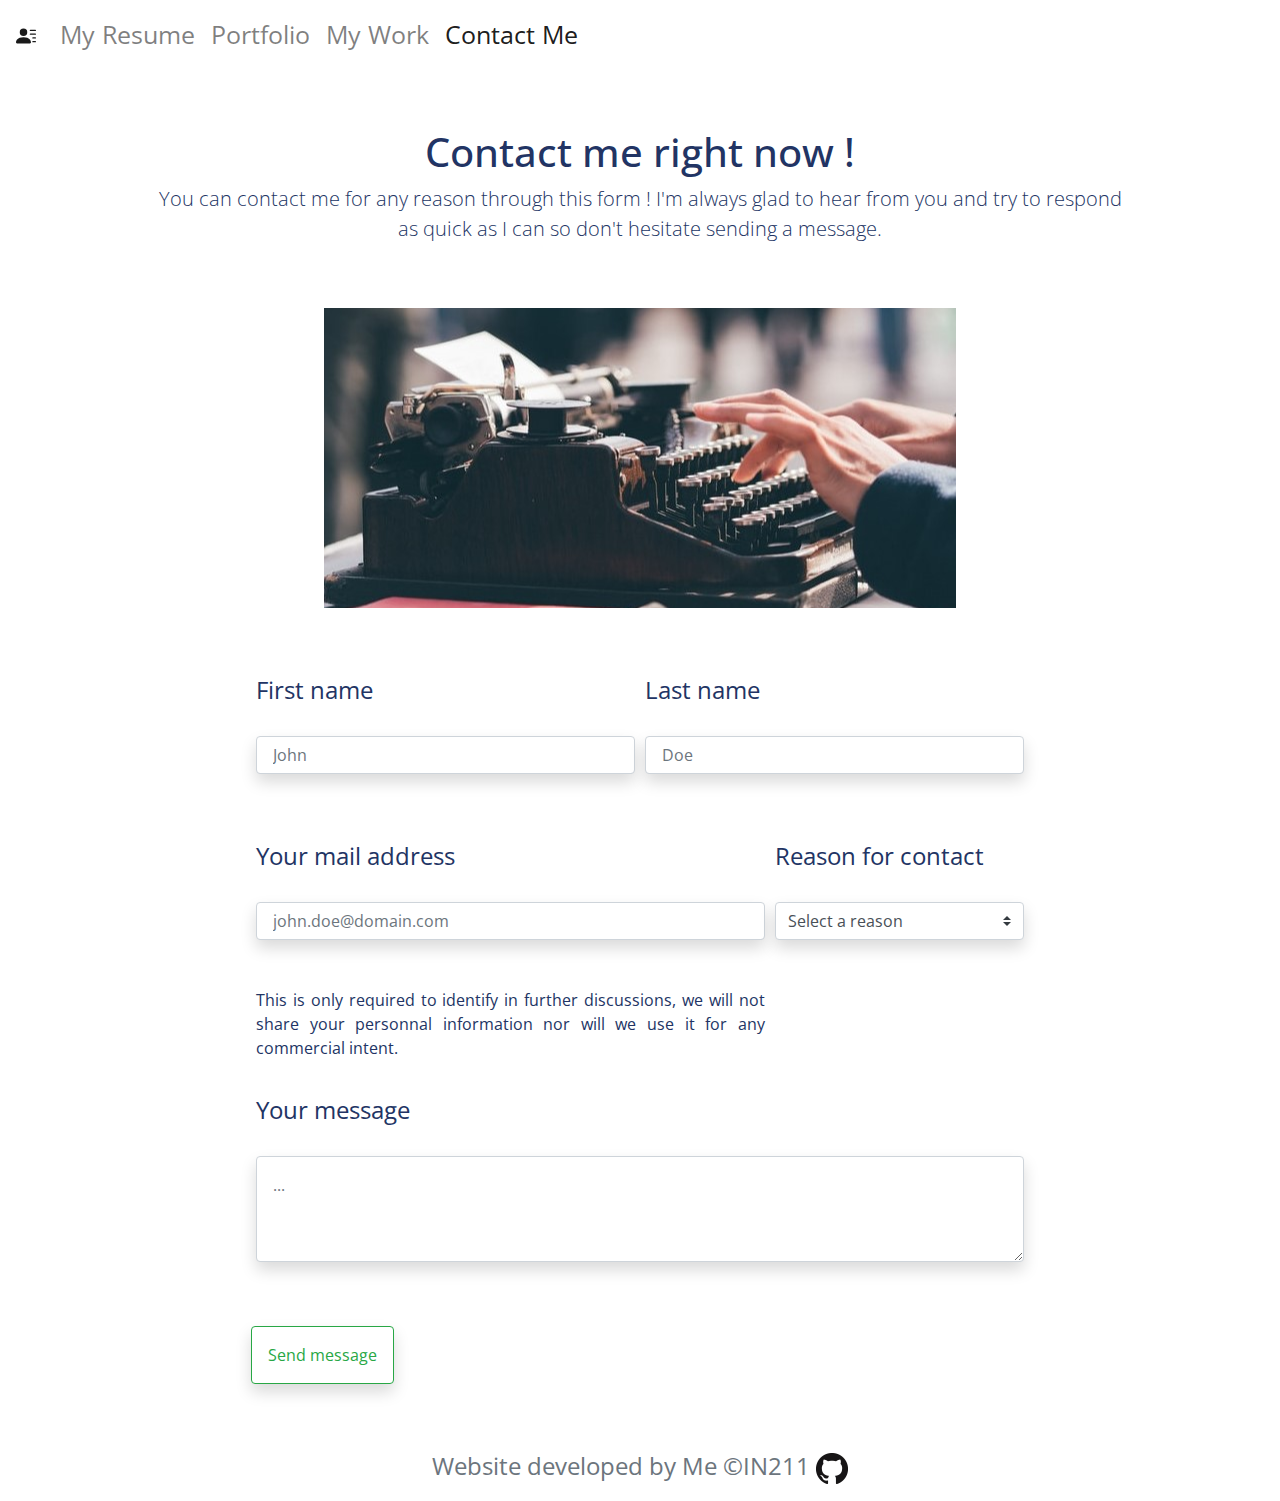
==== contact.html @ 382f8b72 "make website public" ====
<!DOCTYPE html>
<html lang="en">

<head>
    <meta charset="UTF-8">
    <meta name="viewport" content="width=device-width, initial-scale=1.0">
    <title>Contact</title>
    <!-- Bootstrap CSS -->
    <link rel="stylesheet" href="https://stackpath.bootstrapcdn.com/bootstrap/4.4.1/css/bootstrap.min.css" integrity="sha384-Vkoo8x4CGsO3+Hhxv8T/Q5PaXtkKtu6ug5TOeNV6gBiFeWPGFN9MuhOf23Q9Ifjh" crossorigin="anonymous">
    <!-- Custom CSS -->
    <link rel="stylesheet" href="public/css/style.css">
    <!-- Custom Fonts -->
    <link href="https://fonts.googleapis.com/css2?family=Open+Sans:wght@300&display=swap" rel="stylesheet">
</head>

<body>

    <header>
        <nav class="navbar navbar-expand-md navbar-light fixed-top">
            <a class="navbar-brand" href="#">
                <svg class="bi bi-person-lines-fill" width="1em" height="1em" viewBox="0 0 16 16" fill="currentColor" xmlns="http://www.w3.org/2000/svg">
                    <path fill-rule="evenodd"
                        d="M1 14s-1 0-1-1 1-4 6-4 6 3 6 4-1 1-1 1H1zm5-6a3 3 0 100-6 3 3 0 000 6zm7 1.5a.5.5 0 01.5-.5h2a.5.5 0 010 1h-2a.5.5 0 01-.5-.5zm-2-3a.5.5 0 01.5-.5h4a.5.5 0 010 1h-4a.5.5 0 01-.5-.5zm0-3a.5.5 0 01.5-.5h4a.5.5 0 010 1h-4a.5.5 0 01-.5-.5zm2 9a.5.5 0 01.5-.5h2a.5.5 0 010 1h-2a.5.5 0 01-.5-.5z"
                        clip-rule="evenodd" />
                </svg>
            </a>
            <button class="navbar-toggler" type="button" data-toggle="collapse" data-target="#navbarsExampleDefault" aria-controls="navbarsExampleDefault" aria-expanded="false" aria-label="Toggle navigation">
                <span class="navbar-toggler-icon"></span>
            </button>

            <div class="collapse navbar-collapse" id="navbarsExampleDefault">
                <ul class="navbar-nav mr-auto">
                    <li class="nav-item">
                        <a class="nav-link" href="index.html">My Resume</a>
                    </li>
                    <li class="nav-item">
                        <a class="nav-link" href="portfolio.html">Portfolio</a>
                    </li>
                    <li class="nav-item">
                        <a class="nav-link" href="work.html">My Work</a>
                    </li>
                    <li class="nav-item active">
                        <a class="nav-link" href="#">Contact Me <span class="sr-only">(current)</span></a>
                    </li>

                </ul>
            </div>
        </nav>
    </header>

    <main role="main">
        <div class="starter-template">
            <h1>Contact me right now !</h1>
            <p class="lead">You can contact me for any reason through this form ! I'm always glad to hear from you and try to respond as quick as I can so don't hesitate sending a message.</p>
        </div>
        <div id="parallax" class="parallax" style="background-image: url('public/images/contact.jpg');min-height: 300px;max-width: 90%;margin: auto;"></div>

        <section class="form">
            <form action="">
                <div class="form-row">
                    <div class="col-md-6 mb-3">
                        <label for="validationTooltip01">First name</label>
                        <input type="text" class="form-control shadow p-3 mb-5 bg-white rounded" id="validationTooltip01" value="" placeholder="John" required>
                        <div class="valid-tooltip">
                            Looks good!
                        </div>
                    </div>
                    <div class="col-md-6 mb-3">
                        <label for="validationTooltip02">Last name</label>
                        <input type="text" class="form-control shadow p-3 mb-5 bg-white rounded" id="validationTooltip02" value="" placeholder="Doe" required>
                        <div class="valid-tooltip">
                            Looks good!
                        </div>
                    </div>
                    <div class="form-group col-md-8 col-12">
                        <label for="exampleFormControlInput1">Your mail address</label>
                        <input type="email" class="form-control shadow p-3 mb-5 bg-white rounded" id="exampleInputEmail1" placeholder="john.doe@domain.com" aria-describedby="emailHelp">
                        <p class="description">This is only required to identify in further discussions, we will not share your personnal information nor will we use it for any commercial intent.</p>
                    </div>
                    <div class="col-md-4 col-12">
                        <label for="reason-form">Reason for contact</label>
                        <select class="custom-select shadow mb-5 bg-white rounded" id="reason-form">
                            <option selected>Select a reason</option>
                            <option value="1">You just want more info</option>
                            <option value="2">You want to talk about a project</option>
                            <option value="3">You want to hire me</option>
                            <option value="4">You don't have any special reason ;)</option>
                        </select>
                    </div>
                    <div class="form-group col-12">
                        <label for="exampleFormControlTextarea1">Your message</label>
                        <textarea class="form-control shadow p-3 mb-5 bg-white rounded" id="exampleFormControlTextarea1" rows="3" placeholder="..."></textarea>
                    </div>

                    <button type="submit" class="btn btn-outline-success shadow p-3 mb-5 bg-white rounded">Send message</button>

            </form>
        </section>
    </main>

    <footer class="footer mt-auto py-3">
        <div class="container" style="text-align: center;">
            <span class="text-muted">Website developed by Me &copy;IN211 <a href="https://github.com/flory-ensta"
                    target="_blank"><img src="public/images/github.png"></a></span>
        </div>
    </footer>

    <!-- Bootstrap CDN -->
    <script src="https://code.jquery.com/jquery-3.4.1.slim.min.js" integrity="sha384-J6qa4849blE2+poT4WnyKhv5vZF5SrPo0iEjwBvKU7imGFAV0wwj1yYfoRSJoZ+n" crossorigin="anonymous">
    </script>
    <script src="https://cdn.jsdelivr.net/npm/popper.js@1.16.0/dist/umd/popper.min.js" integrity="sha384-Q6E9RHvbIyZFJoft+2mJbHaEWldlvI9IOYy5n3zV9zzTtmI3UksdQRVvoxMfooAo" crossorigin="anonymous">
    </script>
    <script src="https://stackpath.bootstrapcdn.com/bootstrap/4.4.1/js/bootstrap.min.js" integrity="sha384-wfSDF2E50Y2D1uUdj0O3uMBJnjuUD4Ih7YwaYd1iqfktj0Uod8GCExl3Og8ifwB6" crossorigin="anonymous">
    </script>
    <script type="text/javascript" src="public/js/script.js"></script>
</body>

</html>
---- public/css/style.css ----
.bd-placeholder-img {
    font-size: 1.125rem;
    text-anchor: middle;
    -webkit-user-select: none;
    -moz-user-select: none;
    -ms-user-select: none;
    user-select: none;
}

@media (min-width: 768px) {
    .bd-placeholder-img-lg {
        font-size: 3.5rem;
    }
    body {
        font-size: 1.5rem !important;
    }
}

@media (max-width: 768px) {
    .about-me {
        display: none;
    }
    .monitor {
        display: none;
    }
}

.about-me {
    margin: auto;
}

body {
    padding-top: 5rem;
    font-family: 'Open Sans', 'Helvetica Neue', 'Open Sans', Arial, sans-serif;
    color: #223464;
    -webkit-font-smoothing: antialiased;
    -moz-osx-font-smoothing: grayscale;
    font-size: 0.75rem;
}

.starter-template {
    padding: 3rem 1.5rem;
    text-align: center;
}

.container {
    width: auto;
    margin: auto;
    padding: 0 15px;
}

.center {
    display: block;
    margin-left: auto;
    margin-right: auto;
}

.main {
    margin-left: 5%;
    margin-right: 5%;
}

.title-article {
    padding-left: 5%;
    color: #223464;
}

article {
    margin: 5%;
}

div {
    text-align: justify;
}

.title {
    line-height: 1.33;
    font-weight: 300;
    letter-spacing: -.5px;
    font-size: 48px;
}

nav {
    background-color: white;
    font-size: 25px;
}

.lead {
    padding: 0 10%;
}

.monitor {
    background-image: url(../images/monitor.svg);
    background-position: center;
    background-repeat: no-repeat;
    min-height: 500px;
    color: white;
    padding: 100px;
}

.monitor p {
    text-align: center;
    font-family: monospace;
    overflow: hidden;
    /* Ensures the content is not revealed until the animation */
    border-right: .15em solid white;
    /* The typwriter cursor */
    white-space: nowrap;
    /* Keeps the content on a single line */
    margin: 0 auto;
    /* Gives that scrolling effect as the typing happens */
    letter-spacing: .15em;
    /* Adjust as needed */
    animation: typing 2.5s steps(30, end), blink-caret .5s;
}


/* The typing effect */

@keyframes typing {
    from {
        width: 0
    }
    to {
        width: 300px;
    }
}


/* The typewriter cursor effect */

@keyframes blink-caret {
    from,
    to {
        border-color: transparent
    }
    50% {
        border-color: white
    }
}

.list-group-item.active {
    background-color: #223464;
    border-color: #223464;
}

figure {
    text-align: center;
}

.row.vcentered {
    display: flex;
    align-items: center;
}

div.progress {
    margin: 0;
}

h2 {
    margin-top: 5%;
    text-align: center;
}

h3 {
    margin: 5%;
    text-align: center;
}

@media (min-width: 1200px) {
    .col-xl-offset-2 {
        margin-left: 16%;
    }
}

.experience {
    background-color: rgb(211, 211, 211);
    padding: 2%;
}

.parallax {
    /* Full height */
    /* height: 100%; */
    /* Create the parallax scrolling effect */
    background-attachment: fixed;
    background-position: center;
    background-repeat: no-repeat;
    /* background-size: cover; */
}

@media(min-width: 1200px) {
    .languages {
        margin-top: 50px;
    }
}

#bars {
    margin-top: 5%;
}

.collapse-section {
    color: #223464;
    margin: auto;
    font-size: 1.5rem;
}

.form {
    margin: 0% 20% 0% 20%;
}

.description {
    font-size: 1rem;
}

input {
    margin-top: 20px;
    margin-bottom: 20px;
}

select {
    margin-top: 20px;
    margin-bottom: 20px;
}

textarea {
    margin-top: 20px;
    margin-bottom: 20px;
}

.form {
    margin-top: 5%;
}

.toast {
    position: fixed;
    /* Sit on top of the screen */
    z-index: 1;
    /* Add a z-index if needed */
    left: 10%;
    bottom: 30px;
    max-width: 80%;
    /* 30px from the bottom */
}
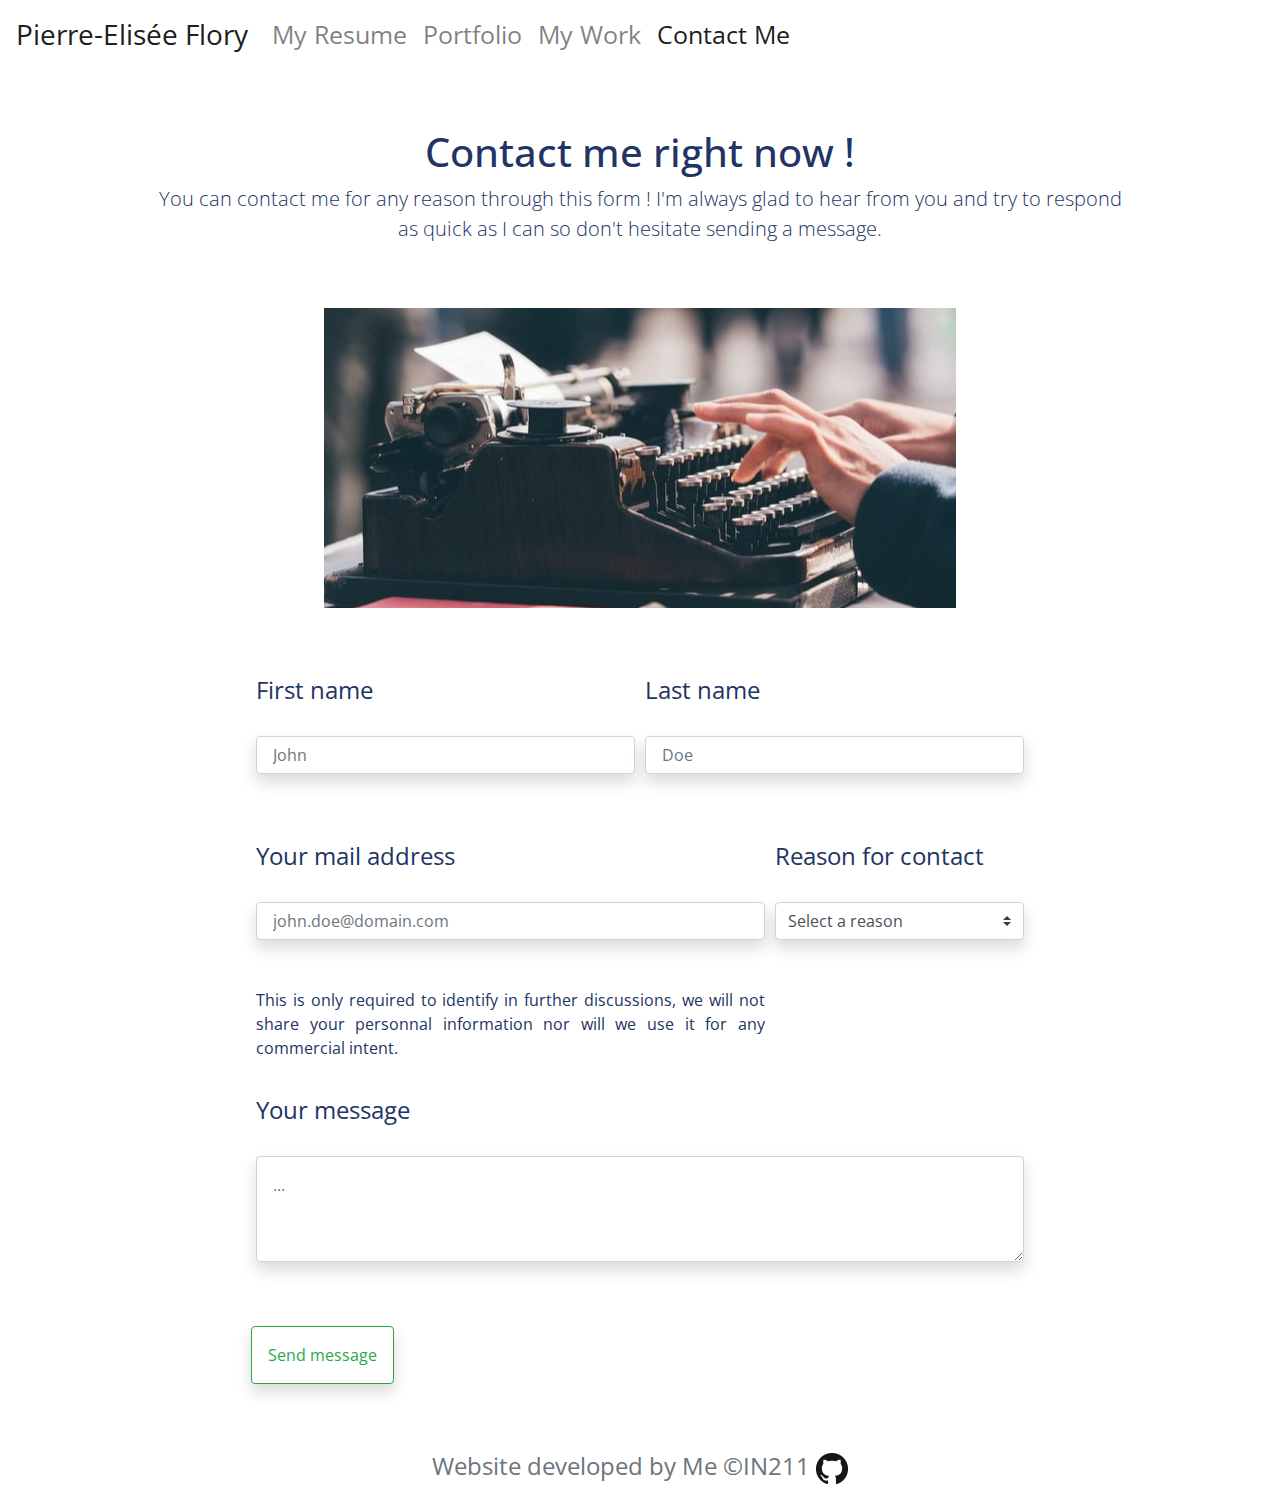
==== commit 984edda2: "a" ====
--- a/contact.html
+++ b/contact.html
@@ -18,11 +18,7 @@
     <header>
         <nav class="navbar navbar-expand-md navbar-light fixed-top">
             <a class="navbar-brand" href="#">
-                <svg class="bi bi-person-lines-fill" width="1em" height="1em" viewBox="0 0 16 16" fill="currentColor" xmlns="http://www.w3.org/2000/svg">
-                    <path fill-rule="evenodd"
-                        d="M1 14s-1 0-1-1 1-4 6-4 6 3 6 4-1 1-1 1H1zm5-6a3 3 0 100-6 3 3 0 000 6zm7 1.5a.5.5 0 01.5-.5h2a.5.5 0 010 1h-2a.5.5 0 01-.5-.5zm-2-3a.5.5 0 01.5-.5h4a.5.5 0 010 1h-4a.5.5 0 01-.5-.5zm0-3a.5.5 0 01.5-.5h4a.5.5 0 010 1h-4a.5.5 0 01-.5-.5zm2 9a.5.5 0 01.5-.5h2a.5.5 0 010 1h-2a.5.5 0 01-.5-.5z"
-                        clip-rule="evenodd" />
-                </svg>
+                Pierre-Elisée Flory
             </a>
             <button class="navbar-toggler" type="button" data-toggle="collapse" data-target="#navbarsExampleDefault" aria-controls="navbarsExampleDefault" aria-expanded="false" aria-label="Toggle navigation">
                 <span class="navbar-toggler-icon"></span>
@@ -31,13 +27,13 @@
             <div class="collapse navbar-collapse" id="navbarsExampleDefault">
                 <ul class="navbar-nav mr-auto">
                     <li class="nav-item">
-                        <a class="nav-link" href="index.html">My Resume</a>
+                        <a class="nav-link" href="index">My Resume</a>
                     </li>
                     <li class="nav-item">
-                        <a class="nav-link" href="portfolio.html">Portfolio</a>
+                        <a class="nav-link" href="portfolio">Portfolio</a>
                     </li>
                     <li class="nav-item">
-                        <a class="nav-link" href="work.html">My Work</a>
+                        <a class="nav-link" href="work">My Work</a>
                     </li>
                     <li class="nav-item active">
                         <a class="nav-link" href="#">Contact Me <span class="sr-only">(current)</span></a>
@@ -73,8 +69,8 @@
                         </div>
                     </div>
                     <div class="form-group col-md-8 col-12">
-                        <label for="exampleFormControlInput1">Your mail address</label>
-                        <input type="email" class="form-control shadow p-3 mb-5 bg-white rounded" id="exampleInputEmail1" placeholder="john.doe@domain.com" aria-describedby="emailHelp">
+                        <label for="exampleInputEmail1" id="emailHelp">Your mail address</label>
+                        <input type="email" class="form-control shadow p-3 mb-5 bg-white rounded" id="exampleInputEmail1" placeholder="john.doe@domain.com" aria-labelledby="emailHelp">
                         <p class="description">This is only required to identify in further discussions, we will not share your personnal information nor will we use it for any commercial intent.</p>
                     </div>
                     <div class="col-md-4 col-12">
@@ -100,8 +96,8 @@
 
     <footer class="footer mt-auto py-3">
         <div class="container" style="text-align: center;">
-            <span class="text-muted">Website developed by Me &copy;IN211 <a href="https://github.com/flory-ensta"
-                    target="_blank"><img src="public/images/github.png"></a></span>
+            <span class="text-muted">Website developed by Me &copy;IN211 <a href="https://github.com/flory-ensta" 
+                    target="_blank" rel="noopener"><img src="public/images/github.png" alt="Github logo"></a></span>
         </div>
     </footer>
 
--- a/public/css/style.css
+++ b/public/css/style.css
@@ -240,4 +240,22 @@
     bottom: 30px;
     max-width: 80%;
     /* 30px from the bottom */
+}
+
+@media(min-width: 1200px) {
+    .figure-caption {
+        font-size: 60%;
+    }
+}
+
+.badge-primary {
+    background-color: hsl(211, 100%, 33%);
+}
+
+.list-group-item {
+    color: #223464;
+}
+
+.navbar-brand {
+    font-size: 1.1em;
 }